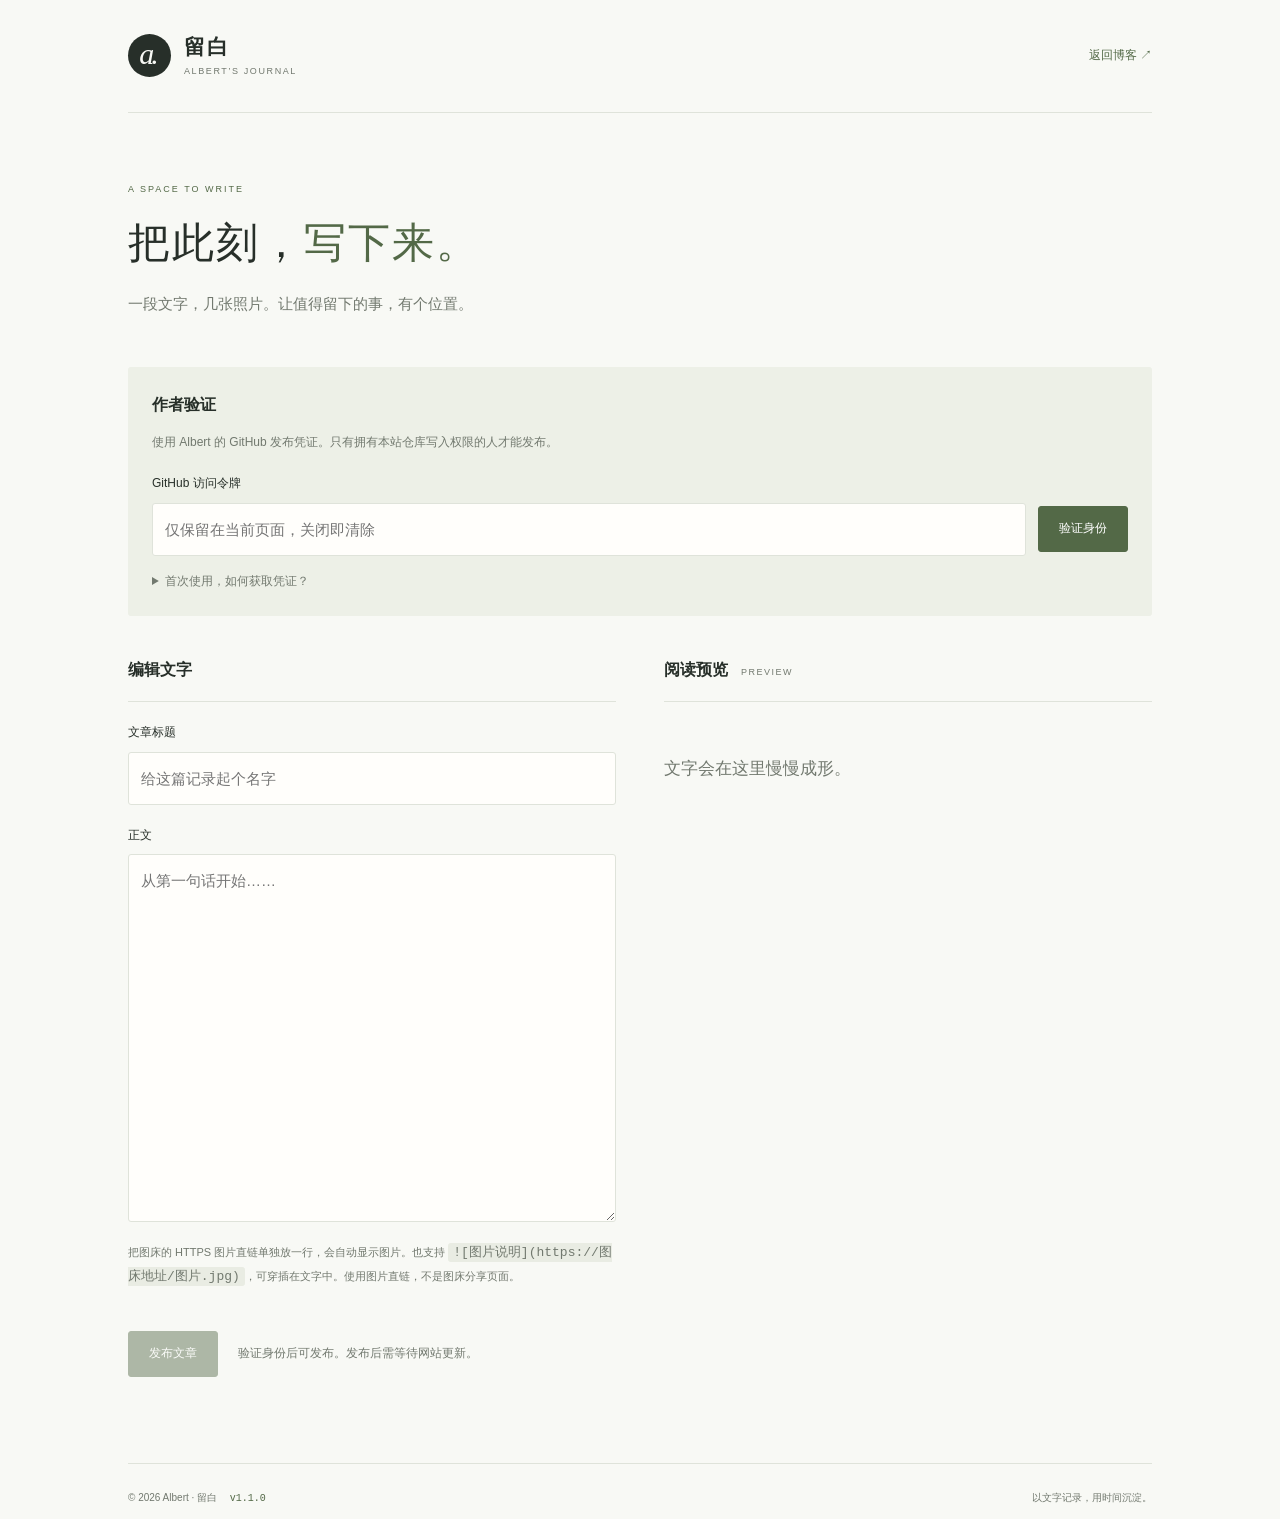
==== editor.html @ 02f97322 "v1.1.0" ====
<!doctype html>
<html lang="zh-CN">
<head><meta charset="utf-8"><meta name="viewport" content="width=device-width, initial-scale=1"><meta name="referrer" content="no-referrer"><title>写一篇 · 留白</title><link rel="stylesheet" href="./style.css"></head>
<body><div class="page editor-page">
<header><a class="brand" href="./"><span class="brand-mark" aria-hidden="true">a.</span><span>留白<small>ALBERT’S JOURNAL</small></span></a><a class="text-link" href="./">返回博客 ↗</a></header>
<main><section class="editor-intro"><span class="eyebrow">A SPACE TO WRITE</span><h1>把此刻，<span>写下来。</span></h1><p class="muted">一段文字，几张照片。让值得留下的事，有个位置。</p></section>
<section class="author-access" aria-labelledby="access-title"><h2 id="access-title">作者验证</h2><p>使用 Albert 的 GitHub 发布凭证。只有拥有本站仓库写入权限的人才能发布。</p>
<form id="login-form"><label for="token">GitHub 访问令牌</label><div class="access-row"><input id="token" type="password" autocomplete="off" required placeholder="仅保留在当前页面，关闭即清除"><button id="login-button">验证身份</button><button id="logout" type="button" hidden>退出</button></div></form>
<details class="token-help"><summary>首次使用，如何获取凭证？</summary><p>在 GitHub 的 Settings → Developer settings → Personal access tokens → Fine-grained tokens 中创建令牌。Resource owner 选择 albertyizhan，仅授权 tgyizhan.github.io 仓库，Repository permissions 中将 Contents 设为 Read and write，并设置较短有效期。不要把令牌写进文章或发给别人。</p><a class="text-link" href="https://github.com/settings/personal-access-tokens/new" target="_blank" rel="noopener noreferrer">去 GitHub 创建令牌 ↗</a></details></section>
<form id="editor-form"><div class="editor-grid"><section class="writing"><h2>编辑文字</h2><label for="title">文章标题</label><input id="title" maxlength="100" required placeholder="给这篇记录起个名字"><label for="text">正文</label><textarea id="text" maxlength="20000" rows="12" aria-describedby="image-help" placeholder="从第一句话开始……"></textarea><p class="field-note" id="image-help">把图床的 HTTPS 图片直链单独放一行，会自动显示图片。也支持 <code>![图片说明](https://图床地址/图片.jpg)</code>，可穿插在文字中。使用图片直链，不是图床分享页面。</p></section><section class="preview-panel"><h2>阅读预览<small>PREVIEW</small></h2><div id="preview"><p class="empty-note">文字会在这里慢慢成形。</p></div></section></div>
<div class="publish-row"><button id="publish" disabled>发布文章</button><span class="muted">验证身份后可发布。发布后需等待网站更新。</span></div></form><p id="status" role="status" aria-live="polite"></p></main>
<footer><span>© 2026 Albert · 留白 <span class="version">v1.1.0</span></span><span>以文字记录，用时间沉淀。</span></footer></div><script type="module" src="./editor.js"></script></body></html>
---- style.css ----
@charset "UTF-8";
:root{color-scheme:light;--paper:#f8f9f5;--ink:#272f29;--muted:#72796f;--line:#dfe3da;--accent:#536947;--serif:"Songti SC","Noto Serif CJK SC","STSong",serif}
*{box-sizing:border-box}
html{scroll-behavior:smooth;scroll-padding-top:28px}
body{margin:0;background:var(--paper);color:var(--ink);font:15px/1.8 -apple-system,BlinkMacSystemFont,"Segoe UI","PingFang SC","Microsoft YaHei",sans-serif;-webkit-font-smoothing:antialiased}
::selection{background:#dce5cd}
a{color:inherit;text-decoration:none}a:hover{color:var(--accent)}
a:focus-visible,summary:focus-visible{outline:2px solid var(--accent);outline-offset:6px;border-radius:2px}
svg{width:19px;height:19px;fill:none;stroke:currentColor;stroke-width:1.5;stroke-linecap:round;stroke-linejoin:round;flex-shrink:0}
.page{max-width:1120px;padding:0 48px;margin:auto}
header{display:flex;justify-content:space-between;align-items:center;padding:33px 0;border-bottom:1px solid var(--line);gap:30px}
.brand{display:flex;align-items:center;gap:13px;font-size:21px;font-weight:600;line-height:1.3;letter-spacing:2px}
.brand-mark{display:grid;place-items:center;background:var(--ink);color:var(--paper);width:43px;height:43px;border-radius:50%;font:italic 30px Georgia,serif;letter-spacing:-3px;padding-right:4px;padding-bottom:4px}
.brand small{display:block;font:9px/1.5 -apple-system,sans-serif;letter-spacing:1.6px;margin-top:5px;color:var(--muted)}
nav{display:flex;gap:31px;align-items:center;font-size:13px}.github{display:flex;align-items:center;gap:5px;margin-left:13px}.github svg{width:15px;height:15px}
.intro{display:flex;justify-content:space-between;align-items:center;gap:40px;padding:78px 0 73px}
h1{font-family:var(--serif);font-size:57px;font-weight:500;line-height:1.5;letter-spacing:2px;margin:0 0 21px}h1 span{color:var(--accent)}
.intro p{margin:0 0 23px;color:var(--muted);font-size:14px;line-height:2}
.text-link{display:inline-flex;align-items:center;gap:11px;font-size:12px;font-weight:500;color:var(--accent)}.text-link svg{width:15px;height:15px}
.margin-note{width:236px;padding-left:24px;transform:rotate(-4deg)}.margin-note i{display:block;width:36px;height:1px;background:#8c9981;margin-bottom:23px}.margin-note p{font:italic 24px/1.5 Georgia,serif;color:#6c7c61;margin-bottom:13px}.margin-note>span{font-size:11px;letter-spacing:2px;color:var(--muted)}
.content-layout{display:grid;grid-template-columns:minmax(0,1fr) 236px;gap:66px;padding-bottom:52px}
.section-heading{display:flex;align-items:center;justify-content:space-between;border-bottom:1px solid var(--ink);padding:0 0 19px;gap:14px}
h2{margin:0;font-size:16px;font-weight:600}h2 small{font-size:9px;letter-spacing:1.5px;color:var(--muted);font-weight:400;margin-left:13px}.count{font:10px ui-monospace,SFMono-Regular,monospace;color:var(--muted);white-space:nowrap}
.post{border-bottom:1px solid var(--line);scroll-margin-top:28px}.post summary{list-style:none;cursor:pointer;padding:26px 0 25px}.post summary::-webkit-details-marker{display:none}
.post-meta{display:flex;align-items:center;gap:18px;color:var(--muted);font-size:10px;letter-spacing:.5px}.post-meta time{font-family:ui-monospace,SFMono-Regular,monospace}.post-meta>span{color:var(--accent);border-left:1px solid var(--line);padding-left:17px;font-size:11px}
.post-heading{display:flex;align-items:center;justify-content:space-between;gap:14px;font-family:var(--serif);font-size:24px;font-weight:600;letter-spacing:.4px;margin:11px 0 9px;line-height:1.5}.post-heading svg{color:var(--muted);transition:transform .2s}summary:hover .post-heading{color:var(--accent)}summary:hover .post-heading svg{transform:translateX(4px)}
.post-excerpt{display:block;font-size:13px;color:var(--muted);line-height:1.9;max-width:94%}.post-bottom{display:flex;justify-content:space-between;gap:12px;margin-top:19px;font-size:10px;color:var(--muted)}.read-label{color:var(--accent)}
.post[open] .post-heading svg{transform:rotate(90deg)}.post[open] .read-label{visibility:hidden}.post[open]{border-bottom-color:var(--accent)}.post:target{border-left:2px solid var(--accent);padding-left:16px}
.post-body{padding:0 0 26px;font-size:15px;line-height:2;color:#50584f;overflow-wrap:anywhere}.post-body p{margin:0 0 17px}.post-body h3{font-size:17px;color:var(--ink);margin:23px 0 12px}code{background:#e9ece3;padding:2px 5px;border-radius:3px;font-size:13px}
.end-note{display:flex;justify-content:space-between;font-size:11px;color:var(--muted);padding-top:17px}.end-note span{font-size:23px;line-height:1;color:#8a967c}
.about{background:#edf0e7;padding:27px 24px 26px;border-radius:3px}.avatar{display:grid;place-items:center;width:49px;height:49px;border-radius:50%;background:#dbe2cf;color:#536344;font:italic 33px Georgia,serif;letter-spacing:-3px;padding-right:4px;padding-bottom:5px;margin-bottom:19px}.about h2{font-size:16px;white-space:nowrap}.about h2>span{color:var(--accent);margin-left:3px}.about p{font-size:12px;color:#68705f;line-height:2;margin:13px 0 20px}.about .text-link{font-size:11px;gap:5px}
.archive{margin-top:32px}.archive h2{font-size:14px;border-bottom:1px solid var(--line);padding-bottom:15px}.archive h2 small{font-size:8px;margin-left:10px}.archive-year{display:flex;justify-content:space-between;font-size:11px;padding:18px 0 10px}.archive-year>span:last-child,.muted{color:var(--muted)}.archive a{display:block;font-size:11px;color:var(--muted);padding:6px 0}.archive a:hover{color:var(--accent);text-decoration:underline;text-underline-offset:4px}
.aside-note{border-top:1px solid var(--line);margin-top:25px;padding-top:24px;font-family:var(--serif);font-size:15px;line-height:1.9;color:var(--muted)}.aside-note span{display:block;font:8px -apple-system,sans-serif;letter-spacing:2px;margin-top:15px}
footer{display:flex;justify-content:space-between;gap:18px;border-top:1px solid var(--line);padding:25px 0 12px;font-size:10px;color:var(--muted)}footer a{display:flex;gap:7px;align-items:center}footer svg{width:12px;height:12px}.sample-note{font-size:10px;color:var(--muted);margin:0 0 24px}
.skip-link{position:absolute;top:8px;left:8px;background:var(--ink);color:white;padding:8px 16px;transform:translateY(-200%);z-index:1}.skip-link:focus{transform:none}
@media(min-width:1400px){.page{max-width:1200px}.intro{padding-top:92px;padding-bottom:87px}h1{font-size:64px}.content-layout{gap:90px}}
@media(max-width:760px){.page{padding:0 25px}header{padding:23px 0}.brand small{font-size:8px;letter-spacing:1px}nav{gap:21px}.github{display:none}.intro{padding:52px 0 48px}h1{font-size:44px}.margin-note{display:none}.content-layout{grid-template-columns:1fr;gap:38px}.about{padding:24px}.about p br{display:none}.about p{max-width:330px}.archive{margin-top:25px}.aside-note{display:none}.post-heading{font-size:23px}.section-heading h2 small{font-size:8px}footer>span:nth-child(2){display:none}}
@media(max-width:380px){.page{padding:0 20px}.brand{font-size:19px;gap:9px}.brand-mark{width:35px;height:35px}nav{gap:16px;font-size:12px}h1{font-size:38px}.post-heading{font-size:21px}}
@media(prefers-reduced-motion:reduce){html{scroll-behavior:auto}*,*::before,*::after{transition:none!important}}
.version{font:10px ui-monospace,SFMono-Regular,monospace;margin-left:10px;color:var(--accent)}
.empty-note{padding:35px 0 50px;color:var(--muted);font-family:var(--serif);font-size:17px}
.plain-text{white-space:pre-wrap}.post-body img{display:block;max-width:100%;height:auto;border-radius:3px;margin:20px 0}.post-heading,.post-excerpt{overflow-wrap:anywhere}
.editor-intro{padding:60px 0 35px}.editor-intro h1{font-size:42px;margin:12px 0}.eyebrow{font-size:9px;letter-spacing:2px;color:var(--accent)}
.author-access{padding:24px;background:#edf0e7;border-radius:3px;margin-bottom:40px}.author-access p,.token-help{font-size:12px;color:var(--muted)}.token-help{margin-top:15px}.token-help summary{cursor:pointer}.access-row{display:flex;gap:12px;align-items:center}.access-row input{flex:1;min-width:0}
label{display:block;font-size:12px;margin:20px 0 8px}input,textarea,button{font:inherit}input,textarea{width:100%;padding:12px;border:1px solid var(--line);border-radius:3px;background:#fffefb;color:var(--ink)}textarea{resize:vertical;line-height:1.9}button{border:1px solid var(--accent);background:var(--accent);color:white;border-radius:3px;padding:11px 20px;font-size:12px;cursor:pointer;white-space:nowrap}button:disabled{opacity:.45;cursor:not-allowed}input:focus-visible,textarea:focus-visible,button:focus-visible{outline:2px solid var(--accent);outline-offset:3px}
.editor-grid{display:grid;grid-template-columns:minmax(0,1fr) minmax(0,1fr);gap:48px}.editor-grid h2{padding-bottom:16px;border-bottom:1px solid var(--line)}.field-note{font-size:11px;color:var(--muted)}.preview-panel{min-width:0}.preview-panel .post-heading{font-size:24px}.publish-row{display:flex;gap:20px;align-items:center;margin-top:32px}.publish-row span{font-size:12px}#status{font-size:13px;color:var(--accent);min-height:2em;margin:20px 0 40px}.article-image{margin:20px 0}.article-image img{margin:0}.article-image figcaption{margin-top:8px}.image-error{display:block;padding:20px;background:#edf0e7;font-size:12px;overflow-wrap:anywhere}
@media(max-width:760px){.editor-intro{padding-top:35px}.editor-intro h1{font-size:32px}.editor-grid{grid-template-columns:1fr;gap:32px}.access-row{flex-wrap:wrap}.access-row input{flex-basis:100%}.publish-row{align-items:flex-start;flex-direction:column;gap:10px}.author-access{padding:20px}}
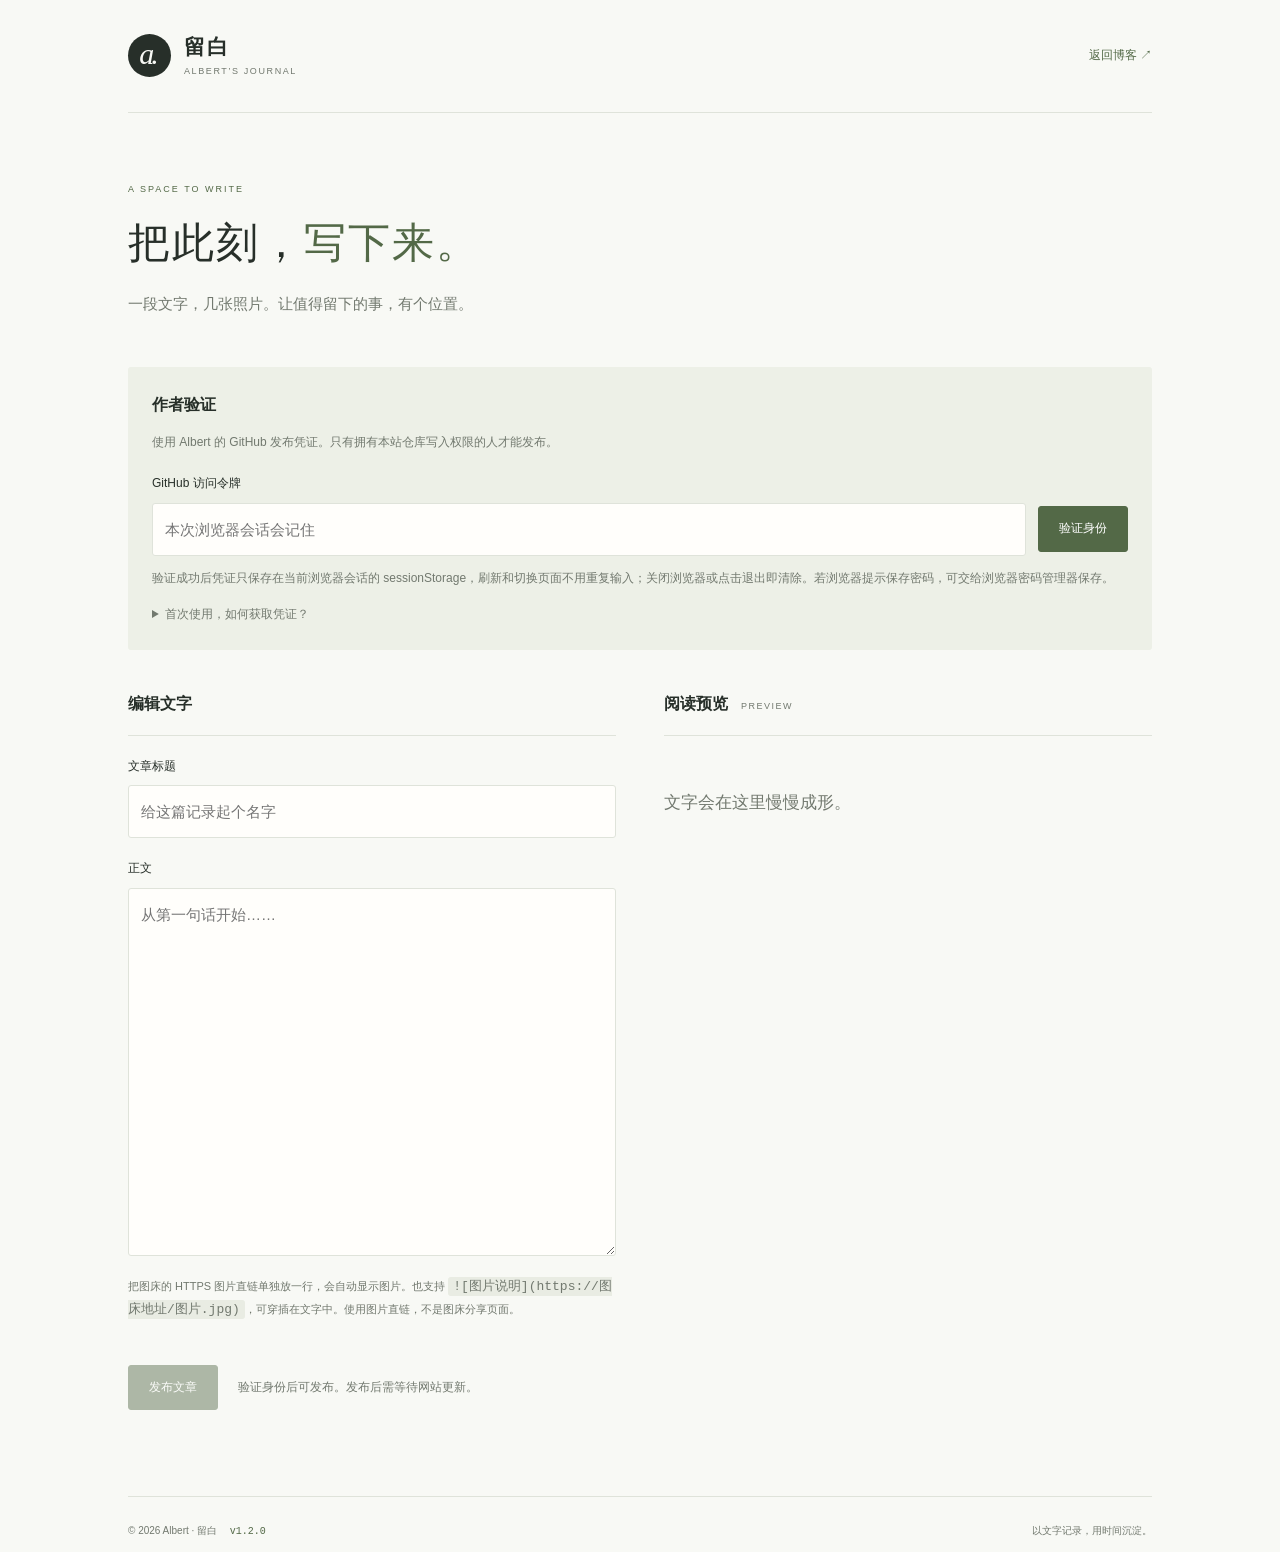
==== commit 860f8ecc: "v1.2.0" ====
--- a/editor.html
+++ b/editor.html
@@ -5,8 +5,8 @@
 <header><a class="brand" href="./"><span class="brand-mark" aria-hidden="true">a.</span><span>留白<small>ALBERT’S JOURNAL</small></span></a><a class="text-link" href="./">返回博客 ↗</a></header>
 <main><section class="editor-intro"><span class="eyebrow">A SPACE TO WRITE</span><h1>把此刻，<span>写下来。</span></h1><p class="muted">一段文字，几张照片。让值得留下的事，有个位置。</p></section>
 <section class="author-access" aria-labelledby="access-title"><h2 id="access-title">作者验证</h2><p>使用 Albert 的 GitHub 发布凭证。只有拥有本站仓库写入权限的人才能发布。</p>
-<form id="login-form"><label for="token">GitHub 访问令牌</label><div class="access-row"><input id="token" type="password" autocomplete="off" required placeholder="仅保留在当前页面，关闭即清除"><button id="login-button">验证身份</button><button id="logout" type="button" hidden>退出</button></div></form>
-<details class="token-help"><summary>首次使用，如何获取凭证？</summary><p>在 GitHub 的 Settings → Developer settings → Personal access tokens → Fine-grained tokens 中创建令牌。Resource owner 选择 albertyizhan，仅授权 tgyizhan.github.io 仓库，Repository permissions 中将 Contents 设为 Read and write，并设置较短有效期。不要把令牌写进文章或发给别人。</p><a class="text-link" href="https://github.com/settings/personal-access-tokens/new" target="_blank" rel="noopener noreferrer">去 GitHub 创建令牌 ↗</a></details></section>
+<form id="login-form"><label for="token">GitHub 访问令牌</label><div class="access-row"><input id="token" type="password" autocomplete="current-password" required placeholder="本次浏览器会话会记住"><button id="login-button">验证身份</button><button id="logout" type="button" hidden>退出</button></div><p class="field-note">验证成功后凭证只保存在当前浏览器会话的 sessionStorage，刷新和切换页面不用重复输入；关闭浏览器或点击退出即清除。若浏览器提示保存密码，可交给浏览器密码管理器保存。</p></form>
+<details class="token-help"><summary>首次使用，如何获取凭证？</summary><p>在 GitHub 的 Settings → Developer settings → Personal access tokens → Fine-grained tokens 中创建令牌。Resource owner 选择 albertyizhan，仅授权 tgyizhan.github.io 仓库，Repository permissions 中将 Contents 设为 Read and write，并设置较短有效期。不要把令牌写进文章或发给别人。</p><a class="text-link" href="https://github.com/settings/personal-access-tokens/new" target="_blank" rel="noopener noreferrer">去 GitHub 创建令牌 ↗</a></details></section><section id="manage-posts" class="manage-posts" hidden aria-label="已发布文章"></section>
 <form id="editor-form"><div class="editor-grid"><section class="writing"><h2>编辑文字</h2><label for="title">文章标题</label><input id="title" maxlength="100" required placeholder="给这篇记录起个名字"><label for="text">正文</label><textarea id="text" maxlength="20000" rows="12" aria-describedby="image-help" placeholder="从第一句话开始……"></textarea><p class="field-note" id="image-help">把图床的 HTTPS 图片直链单独放一行，会自动显示图片。也支持 <code>![图片说明](https://图床地址/图片.jpg)</code>，可穿插在文字中。使用图片直链，不是图床分享页面。</p></section><section class="preview-panel"><h2>阅读预览<small>PREVIEW</small></h2><div id="preview"><p class="empty-note">文字会在这里慢慢成形。</p></div></section></div>
 <div class="publish-row"><button id="publish" disabled>发布文章</button><span class="muted">验证身份后可发布。发布后需等待网站更新。</span></div></form><p id="status" role="status" aria-live="polite"></p></main>
-<footer><span>© 2026 Albert · 留白 <span class="version">v1.1.0</span></span><span>以文字记录，用时间沉淀。</span></footer></div><script type="module" src="./editor.js"></script></body></html>
+<footer><span>© 2026 Albert · 留白 <span class="version">v1.2.0</span></span><span>以文字记录，用时间沉淀。</span></footer></div><script type="module" src="./editor.js"></script></body></html>
--- a/style.css
+++ b/style.css
@@ -45,3 +45,4 @@
 label{display:block;font-size:12px;margin:20px 0 8px}input,textarea,button{font:inherit}input,textarea{width:100%;padding:12px;border:1px solid var(--line);border-radius:3px;background:#fffefb;color:var(--ink)}textarea{resize:vertical;line-height:1.9}button{border:1px solid var(--accent);background:var(--accent);color:white;border-radius:3px;padding:11px 20px;font-size:12px;cursor:pointer;white-space:nowrap}button:disabled{opacity:.45;cursor:not-allowed}input:focus-visible,textarea:focus-visible,button:focus-visible{outline:2px solid var(--accent);outline-offset:3px}
 .editor-grid{display:grid;grid-template-columns:minmax(0,1fr) minmax(0,1fr);gap:48px}.editor-grid h2{padding-bottom:16px;border-bottom:1px solid var(--line)}.field-note{font-size:11px;color:var(--muted)}.preview-panel{min-width:0}.preview-panel .post-heading{font-size:24px}.publish-row{display:flex;gap:20px;align-items:center;margin-top:32px}.publish-row span{font-size:12px}#status{font-size:13px;color:var(--accent);min-height:2em;margin:20px 0 40px}.article-image{margin:20px 0}.article-image img{margin:0}.article-image figcaption{margin-top:8px}.image-error{display:block;padding:20px;background:#edf0e7;font-size:12px;overflow-wrap:anywhere}
 @media(max-width:760px){.editor-intro{padding-top:35px}.editor-intro h1{font-size:32px}.editor-grid{grid-template-columns:1fr;gap:32px}.access-row{flex-wrap:wrap}.access-row input{flex-basis:100%}.publish-row{align-items:flex-start;flex-direction:column;gap:10px}.author-access{padding:20px}}
+.manage-posts{padding:20px 24px;background:#f5f5ef;border:1px solid var(--line);margin:-20px 0 40px}.manage-post{display:flex;align-items:center;justify-content:space-between;gap:16px;padding:12px 0;border-bottom:1px solid var(--line);font-size:12px}.manage-post:last-child{border-bottom:0}.delete-post{background:transparent;color:#9b4b3c;border-color:#9b4b3c;padding:7px 12px}
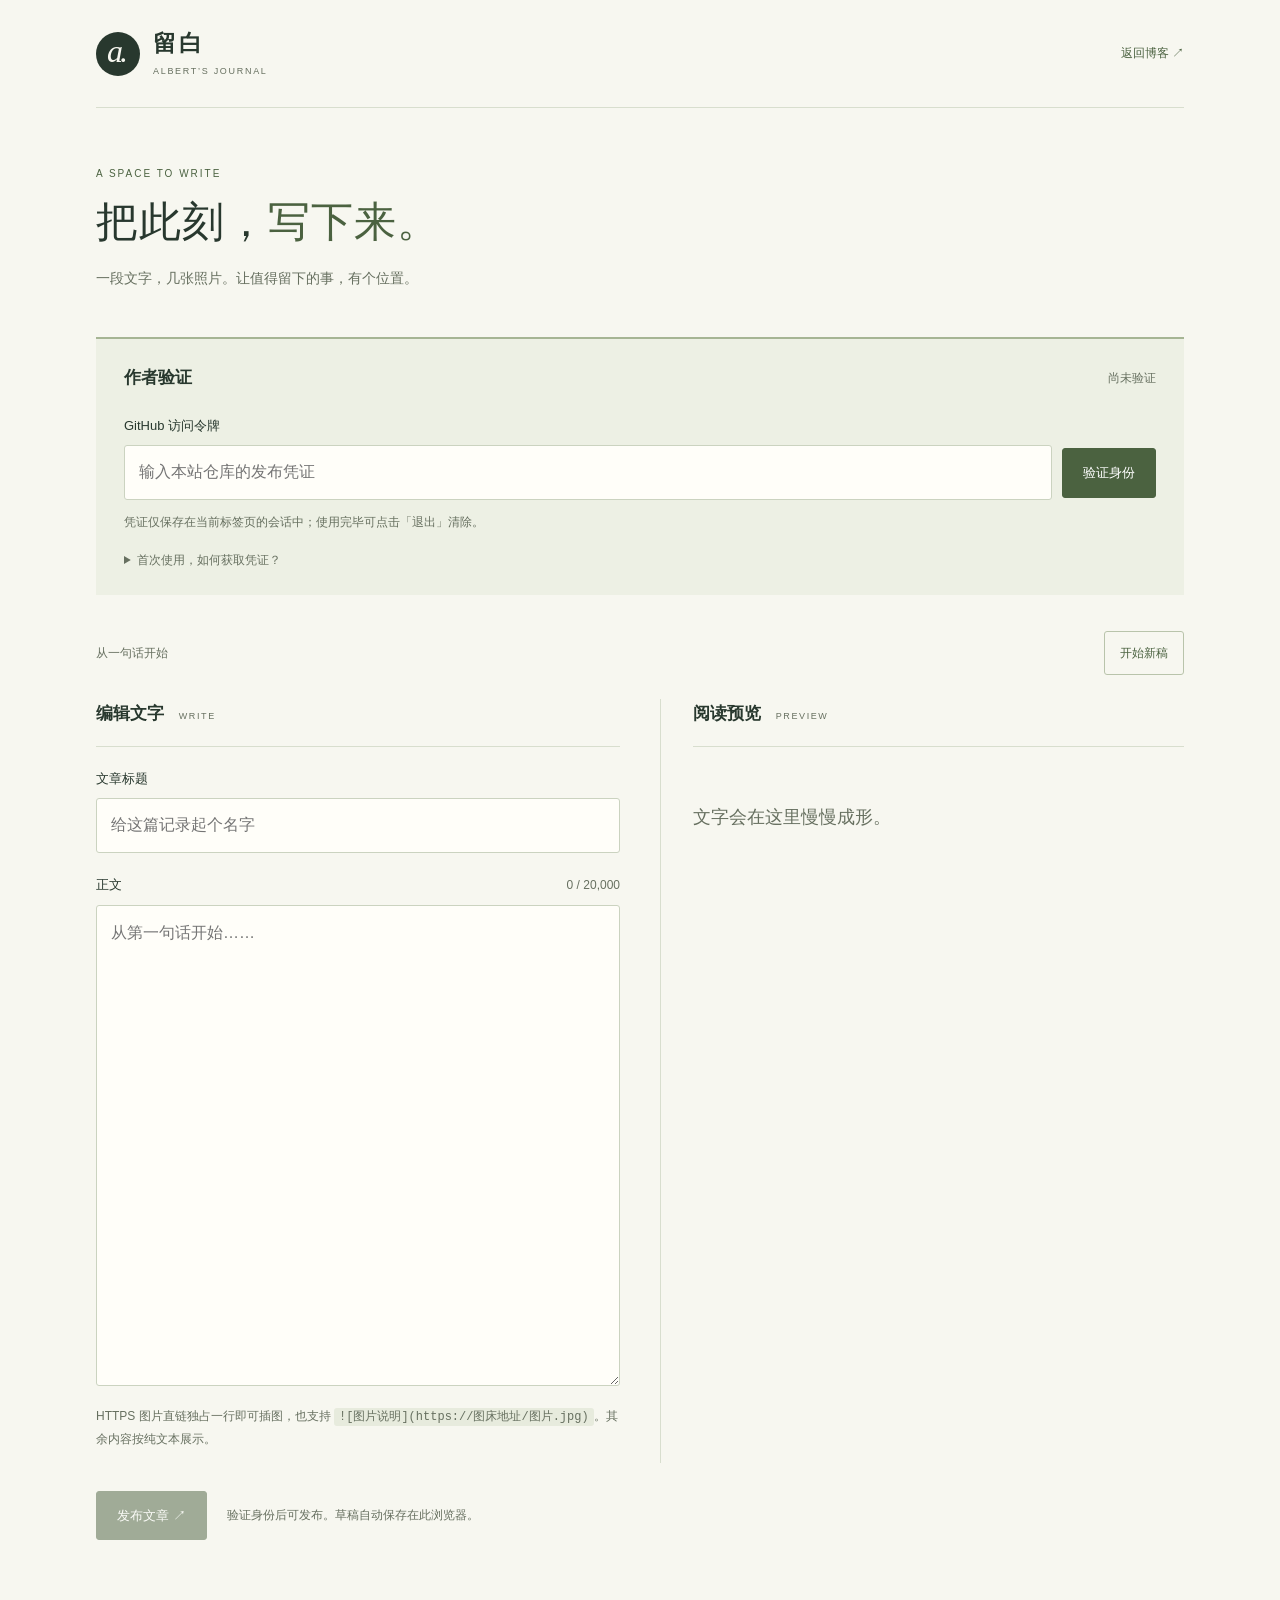
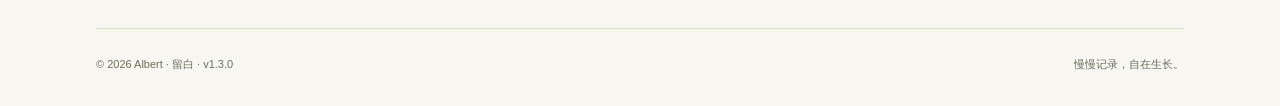
==== commit eb3b3401: "v1.3.0" ====
--- a/editor.html
+++ b/editor.html
@@ -1,12 +1,34 @@
 <!doctype html>
 <html lang="zh-CN">
-<head><meta charset="utf-8"><meta name="viewport" content="width=device-width, initial-scale=1"><meta name="referrer" content="no-referrer"><title>写一篇 · 留白</title><link rel="stylesheet" href="./style.css"></head>
-<body><div class="page editor-page">
-<header><a class="brand" href="./"><span class="brand-mark" aria-hidden="true">a.</span><span>留白<small>ALBERT’S JOURNAL</small></span></a><a class="text-link" href="./">返回博客 ↗</a></header>
-<main><section class="editor-intro"><span class="eyebrow">A SPACE TO WRITE</span><h1>把此刻，<span>写下来。</span></h1><p class="muted">一段文字，几张照片。让值得留下的事，有个位置。</p></section>
-<section class="author-access" aria-labelledby="access-title"><h2 id="access-title">作者验证</h2><p>使用 Albert 的 GitHub 发布凭证。只有拥有本站仓库写入权限的人才能发布。</p>
-<form id="login-form"><label for="token">GitHub 访问令牌</label><div class="access-row"><input id="token" type="password" autocomplete="current-password" required placeholder="本次浏览器会话会记住"><button id="login-button">验证身份</button><button id="logout" type="button" hidden>退出</button></div><p class="field-note">验证成功后凭证只保存在当前浏览器会话的 sessionStorage，刷新和切换页面不用重复输入；关闭浏览器或点击退出即清除。若浏览器提示保存密码，可交给浏览器密码管理器保存。</p></form>
-<details class="token-help"><summary>首次使用，如何获取凭证？</summary><p>在 GitHub 的 Settings → Developer settings → Personal access tokens → Fine-grained tokens 中创建令牌。Resource owner 选择 albertyizhan，仅授权 tgyizhan.github.io 仓库，Repository permissions 中将 Contents 设为 Read and write，并设置较短有效期。不要把令牌写进文章或发给别人。</p><a class="text-link" href="https://github.com/settings/personal-access-tokens/new" target="_blank" rel="noopener noreferrer">去 GitHub 创建令牌 ↗</a></details></section><section id="manage-posts" class="manage-posts" hidden aria-label="已发布文章"></section>
-<form id="editor-form"><div class="editor-grid"><section class="writing"><h2>编辑文字</h2><label for="title">文章标题</label><input id="title" maxlength="100" required placeholder="给这篇记录起个名字"><label for="text">正文</label><textarea id="text" maxlength="20000" rows="12" aria-describedby="image-help" placeholder="从第一句话开始……"></textarea><p class="field-note" id="image-help">把图床的 HTTPS 图片直链单独放一行，会自动显示图片。也支持 <code>![图片说明](https://图床地址/图片.jpg)</code>，可穿插在文字中。使用图片直链，不是图床分享页面。</p></section><section class="preview-panel"><h2>阅读预览<small>PREVIEW</small></h2><div id="preview"><p class="empty-note">文字会在这里慢慢成形。</p></div></section></div>
-<div class="publish-row"><button id="publish" disabled>发布文章</button><span class="muted">验证身份后可发布。发布后需等待网站更新。</span></div></form><p id="status" role="status" aria-live="polite"></p></main>
-<footer><span>© 2026 Albert · 留白 <span class="version">v1.2.0</span></span><span>以文字记录，用时间沉淀。</span></footer></div><script type="module" src="./editor.js"></script></body></html>
+<head>
+  <meta charset="utf-8"><meta name="viewport" content="width=device-width, initial-scale=1">
+  <meta name="referrer" content="no-referrer"><meta name="theme-color" content="#f7f7f0">
+  <meta name="robots" content="noindex"><title>写一篇 · 留白</title><link rel="stylesheet" href="./style.css">
+</head>
+<body>
+  <a class="skip-link" href="#editor-form">跳至编辑器</a>
+  <div class="page editor-page">
+    <header class="site-header"><a class="brand" href="./"><span class="brand-mark" aria-hidden="true">a.</span><span>留白<small>ALBERT’S JOURNAL</small></span></a><a class="text-link" href="./">返回博客 ↗</a></header>
+    <main>
+      <section class="editor-intro"><p class="eyebrow">A SPACE TO WRITE</p><h1>把此刻，<span>写下来。</span></h1><p class="muted">一段文字，几张照片。让值得留下的事，有个位置。</p></section>
+      <section class="author-access" aria-labelledby="access-title">
+        <div class="access-heading"><h2 id="access-title">作者验证</h2><span id="access-state" class="field-note">尚未验证</span></div>
+        <form id="login-form"><label for="token">GitHub 访问令牌</label><div class="access-row"><input id="token" type="password" autocomplete="off" required placeholder="输入本站仓库的发布凭证" aria-describedby="token-note"><button id="login-button">验证身份</button><button id="logout" type="button" class="secondary" hidden>退出</button></div><p class="field-note" id="token-note">凭证仅保存在当前标签页的会话中；使用完毕可点击「退出」清除。</p></form>
+        <details class="token-help"><summary>首次使用，如何获取凭证？</summary><p>在 GitHub 创建 Fine-grained token：Resource owner 选择 albertyizhan，仅授权 tgyizhan.github.io 仓库，将 Contents 权限设为 Read and write，并设置有效期。</p><a class="text-link" href="https://github.com/settings/personal-access-tokens/new" target="_blank" rel="noopener noreferrer">去 GitHub 创建令牌 ↗</a></details>
+      </section>
+      <section id="manage-posts" class="manage-posts" hidden aria-label="已发布文章"></section>
+      <form id="editor-form">
+        <div class="writing-toolbar"><span id="draft-state" class="field-note" role="status">从一句话开始</span><button id="new-draft" class="secondary" type="button">开始新稿</button></div>
+        <div class="editor-grid">
+          <section class="writing"><h2>编辑文字 <small>WRITE</small></h2><label for="title">文章标题</label><input id="title" maxlength="100" required placeholder="给这篇记录起个名字"><div class="body-label"><label for="text">正文</label><span id="word-count" class="field-note">0 / 20,000</span></div><textarea id="text" maxlength="20000" required rows="15" aria-describedby="image-help" placeholder="从第一句话开始……"></textarea><p class="field-note" id="image-help">HTTPS 图片直链独占一行即可插图，也支持 <code>![图片说明](https://图床地址/图片.jpg)</code>。其余内容按纯文本展示。</p></section>
+          <section class="preview-panel"><h2>阅读预览 <small>PREVIEW</small></h2><div id="preview"><p class="empty-note">文字会在这里慢慢成形。</p></div></section>
+        </div>
+        <div class="publish-row"><button id="publish" disabled>发布文章 ↗</button><span class="muted">验证身份后可发布。草稿自动保存在此浏览器。</span></div>
+      </form>
+      <p id="status" role="status" aria-live="polite"></p>
+    </main>
+    <footer><span>© 2026 Albert · 留白 · v1.3.0</span><span>慢慢记录，自在生长。</span></footer>
+  </div>
+  <script type="module" src="./editor.js"></script>
+</body>
+</html>
--- a/style.css
+++ b/style.css
@@ -1,48 +1,176 @@
 @charset "UTF-8";
-:root{color-scheme:light;--paper:#f8f9f5;--ink:#272f29;--muted:#72796f;--line:#dfe3da;--accent:#536947;--serif:"Songti SC","Noto Serif CJK SC","STSong",serif}
-*{box-sizing:border-box}
-html{scroll-behavior:smooth;scroll-padding-top:28px}
-body{margin:0;background:var(--paper);color:var(--ink);font:15px/1.8 -apple-system,BlinkMacSystemFont,"Segoe UI","PingFang SC","Microsoft YaHei",sans-serif;-webkit-font-smoothing:antialiased}
-::selection{background:#dce5cd}
-a{color:inherit;text-decoration:none}a:hover{color:var(--accent)}
-a:focus-visible,summary:focus-visible{outline:2px solid var(--accent);outline-offset:6px;border-radius:2px}
-svg{width:19px;height:19px;fill:none;stroke:currentColor;stroke-width:1.5;stroke-linecap:round;stroke-linejoin:round;flex-shrink:0}
-.page{max-width:1120px;padding:0 48px;margin:auto}
-header{display:flex;justify-content:space-between;align-items:center;padding:33px 0;border-bottom:1px solid var(--line);gap:30px}
-.brand{display:flex;align-items:center;gap:13px;font-size:21px;font-weight:600;line-height:1.3;letter-spacing:2px}
-.brand-mark{display:grid;place-items:center;background:var(--ink);color:var(--paper);width:43px;height:43px;border-radius:50%;font:italic 30px Georgia,serif;letter-spacing:-3px;padding-right:4px;padding-bottom:4px}
-.brand small{display:block;font:9px/1.5 -apple-system,sans-serif;letter-spacing:1.6px;margin-top:5px;color:var(--muted)}
-nav{display:flex;gap:31px;align-items:center;font-size:13px}.github{display:flex;align-items:center;gap:5px;margin-left:13px}.github svg{width:15px;height:15px}
-.intro{display:flex;justify-content:space-between;align-items:center;gap:40px;padding:78px 0 73px}
-h1{font-family:var(--serif);font-size:57px;font-weight:500;line-height:1.5;letter-spacing:2px;margin:0 0 21px}h1 span{color:var(--accent)}
-.intro p{margin:0 0 23px;color:var(--muted);font-size:14px;line-height:2}
-.text-link{display:inline-flex;align-items:center;gap:11px;font-size:12px;font-weight:500;color:var(--accent)}.text-link svg{width:15px;height:15px}
-.margin-note{width:236px;padding-left:24px;transform:rotate(-4deg)}.margin-note i{display:block;width:36px;height:1px;background:#8c9981;margin-bottom:23px}.margin-note p{font:italic 24px/1.5 Georgia,serif;color:#6c7c61;margin-bottom:13px}.margin-note>span{font-size:11px;letter-spacing:2px;color:var(--muted)}
-.content-layout{display:grid;grid-template-columns:minmax(0,1fr) 236px;gap:66px;padding-bottom:52px}
-.section-heading{display:flex;align-items:center;justify-content:space-between;border-bottom:1px solid var(--ink);padding:0 0 19px;gap:14px}
-h2{margin:0;font-size:16px;font-weight:600}h2 small{font-size:9px;letter-spacing:1.5px;color:var(--muted);font-weight:400;margin-left:13px}.count{font:10px ui-monospace,SFMono-Regular,monospace;color:var(--muted);white-space:nowrap}
-.post{border-bottom:1px solid var(--line);scroll-margin-top:28px}.post summary{list-style:none;cursor:pointer;padding:26px 0 25px}.post summary::-webkit-details-marker{display:none}
-.post-meta{display:flex;align-items:center;gap:18px;color:var(--muted);font-size:10px;letter-spacing:.5px}.post-meta time{font-family:ui-monospace,SFMono-Regular,monospace}.post-meta>span{color:var(--accent);border-left:1px solid var(--line);padding-left:17px;font-size:11px}
-.post-heading{display:flex;align-items:center;justify-content:space-between;gap:14px;font-family:var(--serif);font-size:24px;font-weight:600;letter-spacing:.4px;margin:11px 0 9px;line-height:1.5}.post-heading svg{color:var(--muted);transition:transform .2s}summary:hover .post-heading{color:var(--accent)}summary:hover .post-heading svg{transform:translateX(4px)}
-.post-excerpt{display:block;font-size:13px;color:var(--muted);line-height:1.9;max-width:94%}.post-bottom{display:flex;justify-content:space-between;gap:12px;margin-top:19px;font-size:10px;color:var(--muted)}.read-label{color:var(--accent)}
-.post[open] .post-heading svg{transform:rotate(90deg)}.post[open] .read-label{visibility:hidden}.post[open]{border-bottom-color:var(--accent)}.post:target{border-left:2px solid var(--accent);padding-left:16px}
-.post-body{padding:0 0 26px;font-size:15px;line-height:2;color:#50584f;overflow-wrap:anywhere}.post-body p{margin:0 0 17px}.post-body h3{font-size:17px;color:var(--ink);margin:23px 0 12px}code{background:#e9ece3;padding:2px 5px;border-radius:3px;font-size:13px}
-.end-note{display:flex;justify-content:space-between;font-size:11px;color:var(--muted);padding-top:17px}.end-note span{font-size:23px;line-height:1;color:#8a967c}
-.about{background:#edf0e7;padding:27px 24px 26px;border-radius:3px}.avatar{display:grid;place-items:center;width:49px;height:49px;border-radius:50%;background:#dbe2cf;color:#536344;font:italic 33px Georgia,serif;letter-spacing:-3px;padding-right:4px;padding-bottom:5px;margin-bottom:19px}.about h2{font-size:16px;white-space:nowrap}.about h2>span{color:var(--accent);margin-left:3px}.about p{font-size:12px;color:#68705f;line-height:2;margin:13px 0 20px}.about .text-link{font-size:11px;gap:5px}
-.archive{margin-top:32px}.archive h2{font-size:14px;border-bottom:1px solid var(--line);padding-bottom:15px}.archive h2 small{font-size:8px;margin-left:10px}.archive-year{display:flex;justify-content:space-between;font-size:11px;padding:18px 0 10px}.archive-year>span:last-child,.muted{color:var(--muted)}.archive a{display:block;font-size:11px;color:var(--muted);padding:6px 0}.archive a:hover{color:var(--accent);text-decoration:underline;text-underline-offset:4px}
-.aside-note{border-top:1px solid var(--line);margin-top:25px;padding-top:24px;font-family:var(--serif);font-size:15px;line-height:1.9;color:var(--muted)}.aside-note span{display:block;font:8px -apple-system,sans-serif;letter-spacing:2px;margin-top:15px}
-footer{display:flex;justify-content:space-between;gap:18px;border-top:1px solid var(--line);padding:25px 0 12px;font-size:10px;color:var(--muted)}footer a{display:flex;gap:7px;align-items:center}footer svg{width:12px;height:12px}.sample-note{font-size:10px;color:var(--muted);margin:0 0 24px}
-.skip-link{position:absolute;top:8px;left:8px;background:var(--ink);color:white;padding:8px 16px;transform:translateY(-200%);z-index:1}.skip-link:focus{transform:none}
-@media(min-width:1400px){.page{max-width:1200px}.intro{padding-top:92px;padding-bottom:87px}h1{font-size:64px}.content-layout{gap:90px}}
-@media(max-width:760px){.page{padding:0 25px}header{padding:23px 0}.brand small{font-size:8px;letter-spacing:1px}nav{gap:21px}.github{display:none}.intro{padding:52px 0 48px}h1{font-size:44px}.margin-note{display:none}.content-layout{grid-template-columns:1fr;gap:38px}.about{padding:24px}.about p br{display:none}.about p{max-width:330px}.archive{margin-top:25px}.aside-note{display:none}.post-heading{font-size:23px}.section-heading h2 small{font-size:8px}footer>span:nth-child(2){display:none}}
-@media(max-width:380px){.page{padding:0 20px}.brand{font-size:19px;gap:9px}.brand-mark{width:35px;height:35px}nav{gap:16px;font-size:12px}h1{font-size:38px}.post-heading{font-size:21px}}
-@media(prefers-reduced-motion:reduce){html{scroll-behavior:auto}*,*::before,*::after{transition:none!important}}
-.version{font:10px ui-monospace,SFMono-Regular,monospace;margin-left:10px;color:var(--accent)}
-.empty-note{padding:35px 0 50px;color:var(--muted);font-family:var(--serif);font-size:17px}
-.plain-text{white-space:pre-wrap}.post-body img{display:block;max-width:100%;height:auto;border-radius:3px;margin:20px 0}.post-heading,.post-excerpt{overflow-wrap:anywhere}
-.editor-intro{padding:60px 0 35px}.editor-intro h1{font-size:42px;margin:12px 0}.eyebrow{font-size:9px;letter-spacing:2px;color:var(--accent)}
-.author-access{padding:24px;background:#edf0e7;border-radius:3px;margin-bottom:40px}.author-access p,.token-help{font-size:12px;color:var(--muted)}.token-help{margin-top:15px}.token-help summary{cursor:pointer}.access-row{display:flex;gap:12px;align-items:center}.access-row input{flex:1;min-width:0}
-label{display:block;font-size:12px;margin:20px 0 8px}input,textarea,button{font:inherit}input,textarea{width:100%;padding:12px;border:1px solid var(--line);border-radius:3px;background:#fffefb;color:var(--ink)}textarea{resize:vertical;line-height:1.9}button{border:1px solid var(--accent);background:var(--accent);color:white;border-radius:3px;padding:11px 20px;font-size:12px;cursor:pointer;white-space:nowrap}button:disabled{opacity:.45;cursor:not-allowed}input:focus-visible,textarea:focus-visible,button:focus-visible{outline:2px solid var(--accent);outline-offset:3px}
-.editor-grid{display:grid;grid-template-columns:minmax(0,1fr) minmax(0,1fr);gap:48px}.editor-grid h2{padding-bottom:16px;border-bottom:1px solid var(--line)}.field-note{font-size:11px;color:var(--muted)}.preview-panel{min-width:0}.preview-panel .post-heading{font-size:24px}.publish-row{display:flex;gap:20px;align-items:center;margin-top:32px}.publish-row span{font-size:12px}#status{font-size:13px;color:var(--accent);min-height:2em;margin:20px 0 40px}.article-image{margin:20px 0}.article-image img{margin:0}.article-image figcaption{margin-top:8px}.image-error{display:block;padding:20px;background:#edf0e7;font-size:12px;overflow-wrap:anywhere}
-@media(max-width:760px){.editor-intro{padding-top:35px}.editor-intro h1{font-size:32px}.editor-grid{grid-template-columns:1fr;gap:32px}.access-row{flex-wrap:wrap}.access-row input{flex-basis:100%}.publish-row{align-items:flex-start;flex-direction:column;gap:10px}.author-access{padding:20px}}
-.manage-posts{padding:20px 24px;background:#f5f5ef;border:1px solid var(--line);margin:-20px 0 40px}.manage-post{display:flex;align-items:center;justify-content:space-between;gap:16px;padding:12px 0;border-bottom:1px solid var(--line);font-size:12px}.manage-post:last-child{border-bottom:0}.delete-post{background:transparent;color:#9b4b3c;border-color:#9b4b3c;padding:7px 12px}
+:root {
+  color-scheme: light;
+  --paper: #f7f7f0;
+  --ink: #28382e;
+  --muted: #677060;
+  --line: #d8dece;
+  --accent: #4b6240;
+  --wash: #edf0e4;
+  --serif: "Songti SC", "Noto Serif CJK SC", "STSong", Georgia, serif;
+}
+* { box-sizing: border-box; }
+[hidden] { display: none !important; }
+html { scroll-behavior: smooth; scroll-padding-top: 32px; }
+body { margin: 0; background: var(--paper); color: var(--ink); font: 15px/1.8 -apple-system, BlinkMacSystemFont, "Segoe UI", "PingFang SC", "Microsoft YaHei", sans-serif; -webkit-font-smoothing: antialiased; }
+::selection { background: #dce5cd; }
+a { color: inherit; text-decoration: none; }
+a:hover { color: var(--accent); }
+:where(a, summary, input, textarea, button):focus-visible { outline: 2px solid var(--accent); outline-offset: 5px; }
+button, input, textarea { font: inherit; }
+button, summary, a { -webkit-tap-highlight-color: transparent; }
+.page { max-width: 1200px; padding: 0 56px; margin: auto; }
+.site-header { display: flex; justify-content: space-between; align-items: center; padding: 30px 0; border-bottom: 1px solid var(--line); gap: 24px; }
+.brand { display: flex; align-items: center; gap: 13px; font: 600 23px/1.25 var(--serif); letter-spacing: 3px; }
+.brand-mark { display: grid; place-items: center; width: 44px; height: 44px; border-radius: 50%; background: var(--ink); color: var(--paper); font: italic 32px/1 Georgia, serif; letter-spacing: -3px; padding: 0 4px 5px 0; }
+.brand small { display: block; margin-top: 7px; color: var(--muted); font: 9px/1.3 -apple-system, sans-serif; letter-spacing: 1.7px; }
+nav { display: flex; align-items: center; gap: 32px; font-size: 13px; }
+nav a { padding: 8px 0; }
+.github { border-left: 1px solid var(--line); padding-left: 26px; }
+.intro { display: grid; grid-template-columns: minmax(0, 1fr) 280px; gap: 60px; align-items: center; padding: 70px 0 78px; }
+.eyebrow { color: var(--accent); font: 10px/1.5 -apple-system, sans-serif; letter-spacing: 2px; }
+.intro .eyebrow { display: flex; align-items: center; gap: 10px; margin: 0 0 24px; }
+.status-dot { width: 6px; height: 6px; border-radius: 50%; background: #7a9169; }
+h1 { margin: 0; font: 500 clamp(42px, 4.7vw, 64px)/1.4 var(--serif); letter-spacing: 1px; }
+h1 span { color: var(--accent); }
+.intro-description { color: var(--muted); font-size: 14px; line-height: 2; margin: 24px 0; }
+.text-link { display: inline-flex; align-items: center; gap: 20px; font-size: 12px; color: var(--accent); }
+.text-link:hover { text-decoration: underline; text-underline-offset: 5px; }
+.journal-art { position: relative; padding: 23px; background: var(--wash); border: 1px solid #dbe1ce; transform: rotate(3deg); box-shadow: 8px 10px 0 #e9ecdf; }
+.art-top { display: flex; justify-content: space-between; border-bottom: 1px solid #cbd5bf; padding-bottom: 15px; font-size: 8px; letter-spacing: 1px; color: var(--accent); }
+.botanical { display: block; width: 100%; height: 250px; }
+.art-bottom { display: flex; justify-content: space-between; align-items: end; color: var(--accent); font: italic 17px/1.45 Georgia, serif; }
+.art-seal { border: 1px solid #93a181; padding: 5px 6px; font: 13px/1.3 var(--serif); }
+.content-layout { display: grid; grid-template-columns: minmax(0, 1fr) 280px; gap: 64px; padding-bottom: 64px; }
+.section-heading { display: flex; justify-content: space-between; align-items: center; gap: 16px; border-bottom: 1px solid var(--ink); padding-bottom: 18px; }
+h2 { margin: 0; font-size: 17px; font-weight: 600; }
+h2 small { margin-left: 10px; font-size: 9px; font-weight: 400; letter-spacing: 1.6px; color: var(--muted); }
+.count { color: var(--muted); font: 11px ui-monospace, monospace; white-space: nowrap; }
+.post { border-bottom: 1px solid var(--line); scroll-margin-top: 28px; min-width: 0; }
+.post summary { list-style: none; cursor: pointer; padding: 28px 0; }
+.post summary::-webkit-details-marker { display: none; }
+.post-meta { display: flex; flex-wrap: wrap; gap: 14px; color: var(--muted); font-size: 11px; }
+.post-meta time { font-family: ui-monospace, monospace; }
+.post-meta > span { border-left: 1px solid var(--line); padding-left: 14px; }
+.post-heading { display: block; font: 600 27px/1.5 var(--serif); margin: 10px 0; overflow-wrap: anywhere; }
+summary:hover .post-heading { color: var(--accent); }
+.post-excerpt { display: block; font-size: 14px; color: var(--muted); line-height: 1.9; overflow-wrap: anywhere; }
+.post-bottom { display: block; margin-top: 18px; font-size: 11px; color: var(--accent); }
+.post[open] .post-excerpt { display: none; }
+.post[open] { border-bottom-color: var(--accent); }
+.post:target .post-heading { color: var(--accent); }
+.post-body { padding: 0 0 24px; font-size: 16px; line-height: 2; overflow-wrap: anywhere; }
+.post-body p { margin: 0 0 20px; }
+.plain-text { white-space: pre-wrap; }
+.article-image { margin: 24px 0; }
+.article-image img { display: block; max-width: 100%; height: auto; border-radius: 2px; }
+.article-image figcaption { margin-top: 8px; }
+.image-error { display: block; padding: 20px; background: var(--wash); font-size: 13px; overflow-wrap: anywhere; }
+.end-note { display: flex; justify-content: space-between; gap: 20px; color: var(--muted); font-size: 12px; padding-top: 22px; }
+.end-note span { font-size: 25px; line-height: 1; color: #85976f; }
+.about { background: var(--wash); padding: 26px; border-top: 2px solid #a6b594; }
+.about > .eyebrow { font-size: 8px; letter-spacing: 1px; }
+.about-heading { display: flex; flex-wrap: wrap; align-items: center; gap: 12px; margin-top: 20px; }
+.avatar { display: grid; place-items: center; width: 36px; height: 36px; border-radius: 50%; background: #dbe3cd; color: var(--accent); font: italic 26px/1 Georgia, serif; letter-spacing: -3px; padding: 0 3px 4px 0; }
+.about h2 { font-size: 16px; }
+.about h2 > span { color: var(--accent); }
+.about p { color: var(--muted); font-size: 13px; line-height: 2; margin: 19px 0; }
+.about .text-link { gap: 10px; }
+.archive { margin-top: 32px; }
+.archive h2 { font-size: 15px; border-bottom: 1px solid var(--line); padding-bottom: 14px; }
+.archive a { display: block; color: var(--muted); font-size: 12px; padding: 12px 0; border-bottom: 1px solid var(--line); overflow-wrap: anywhere; }
+.archive a:hover { color: var(--accent); text-decoration: underline; text-underline-offset: 4px; }
+.aside-note { font: 17px/1.8 var(--serif); color: var(--muted); margin-top: 28px; }
+.aside-note span { display: block; font: 9px/1.5 -apple-system, sans-serif; letter-spacing: 2px; margin-top: 16px; }
+footer { display: flex; justify-content: space-between; align-items: center; gap: 20px; padding: 26px 0 32px; border-top: 1px solid var(--line); color: var(--muted); font-size: 11px; }
+.footer-links { display: flex; gap: 24px; }
+.skip-link { position: absolute; top: 8px; left: 8px; background: var(--ink); color: white; padding: 8px 16px; transform: translateY(-200%); z-index: 2; }
+.skip-link:focus { transform: none; }
+.empty-note { padding: 35px 0 50px; font: 18px/1.9 var(--serif); color: var(--muted); }
+.muted, .field-note { color: var(--muted); }
+.field-note { font-size: 12px; overflow-wrap: anywhere; }
+code { background: #e7ebdd; padding: 2px 5px; border-radius: 3px; font-size: 12px; overflow-wrap: anywhere; }
+.editor-intro { padding: 48px 0 32px; }
+.editor-intro h1 { font-size: 42px; margin: 12px 0; }
+.editor-intro .muted { font-size: 14px; }
+.author-access { padding: 24px 28px; background: var(--wash); border-top: 2px solid #a6b594; margin-bottom: 28px; }
+.access-heading, .writing-toolbar, .body-label { display: flex; justify-content: space-between; align-items: center; gap: 16px; }
+.access-row { display: flex; align-items: center; gap: 10px; }
+.access-row input { flex: 1; min-width: 0; }
+label { display: block; font-size: 13px; margin: 20px 0 8px; }
+input, textarea { width: 100%; padding: 12px 14px; border: 1px solid #cbd3c0; border-radius: 3px; background: #fffef9; color: var(--ink); font-size: 16px; }
+textarea { resize: vertical; line-height: 1.9; min-height: 220px; }
+button { border: 1px solid var(--accent); background: var(--accent); color: white; border-radius: 3px; padding: 12px 20px; font-size: 13px; cursor: pointer; white-space: nowrap; min-height: 44px; }
+button:hover:not(:disabled) { background: #394f31; color: white; }
+button:disabled { opacity: .5; cursor: not-allowed; }
+.secondary { background: transparent; color: var(--accent); border-color: #b9c4ab; }
+.token-help { margin-top: 16px; font-size: 12px; color: var(--muted); }
+.token-help summary { cursor: pointer; width: fit-content; }
+.token-help p { max-width: 75ch; }
+.writing-toolbar { padding: 8px 0 24px; }
+.writing-toolbar button { font-size: 12px; padding: 8px 15px; }
+.editor-grid { display: grid; grid-template-columns: minmax(0, 1fr) minmax(0, 1fr); gap: 40px; }
+.editor-grid h2 { border-bottom: 1px solid var(--line); padding-bottom: 16px; }
+.body-label { align-items: baseline; }
+.preview-panel { min-width: 0; padding-left: 32px; border-left: 1px solid var(--line); }
+.preview-panel .post-heading { font-size: 26px; }
+.preview-panel .post-meta { font-size: 10px; }
+.preview-panel .post { border: 0; }
+.publish-row { display: flex; align-items: center; gap: 20px; margin-top: 28px; }
+.publish-row span { font-size: 12px; }
+#status { font-size: 14px; color: var(--accent); min-height: 2em; margin: 20px 0 40px; }
+.manage-posts { padding: 24px 28px; border: 1px solid var(--line); margin-bottom: 24px; }
+.manage-posts h2 { font-size: 15px; }
+.manage-post { display: flex; align-items: center; justify-content: space-between; gap: 16px; padding: 16px 0; border-bottom: 1px solid var(--line); font-size: 14px; }
+.manage-post:last-child { border-bottom: 0; padding-bottom: 0; }
+.manage-post > div { min-width: 0; }
+.manage-post time, .manage-post a { display: block; overflow-wrap: anywhere; }
+.delete-post { background: transparent; color: #934b3c; border-color: #bc968b; padding: 8px 14px; }
+@media (max-width: 960px) {
+  .page { padding: 0 36px; }
+  .intro { grid-template-columns: minmax(0, 1fr) 230px; gap: 40px; }
+  .content-layout { grid-template-columns: minmax(0, 1fr) 250px; gap: 36px; }
+  .about { padding: 22px; }
+  .botanical { height: 220px; }
+  .journal-art { padding: 18px; }
+}
+@media (max-width: 700px) {
+  .page { padding: 0 24px; }
+  .site-header { padding: 22px 0; gap: 16px; }
+  .brand { font-size: 21px; gap: 10px; }
+  .brand small { font-size: 8px; letter-spacing: 1px; }
+  .brand-mark { width: 38px; height: 38px; font-size: 28px; }
+  nav { gap: 22px; font-size: 12px; }
+  .github { display: none; }
+  .intro { grid-template-columns: 1fr; padding: 45px 0 48px; gap: 0; }
+  h1 { font-size: clamp(38px, 8.7vw, 54px); }
+  .intro .eyebrow { font-size: 9px; margin-bottom: 20px; }
+  .intro-description { font-size: 13px; margin: 20px 0; }
+  .journal-art { display: none; }
+  .content-layout { grid-template-columns: 1fr; gap: 38px; padding-bottom: 36px; }
+  .post-heading { font-size: 25px; }
+  .post-body { font-size: 16px; }
+  .about { padding: 24px; }
+  .aside-note { display: none; }
+  footer { flex-wrap: wrap; font-size: 10px; padding-bottom: 24px; }
+  footer > span:nth-child(2) { display: none; }
+  .footer-links { gap: 18px; }
+  .editor-intro { padding-top: 32px; }
+  .editor-intro h1 { font-size: 34px; }
+  .author-access, .manage-posts { padding: 20px; }
+  .access-row { flex-wrap: wrap; }
+  .access-row input { flex-basis: 100%; }
+  .editor-grid { grid-template-columns: 1fr; gap: 28px; }
+  .preview-panel { border-left: 0; padding-left: 0; }
+  .publish-row { align-items: flex-start; flex-direction: column; gap: 12px; }
+}
+@media (max-width: 360px) {
+  .page { padding: 0 18px; }
+  nav { gap: 15px; }
+  .brand small { font-size: 7px; }
+  h2 small { font-size: 8px; margin-left: 5px; }
+}
+@media (prefers-reduced-motion: reduce) {
+  html { scroll-behavior: auto; }
+  *, *::before, *::after { transition: none !important; }
+}
